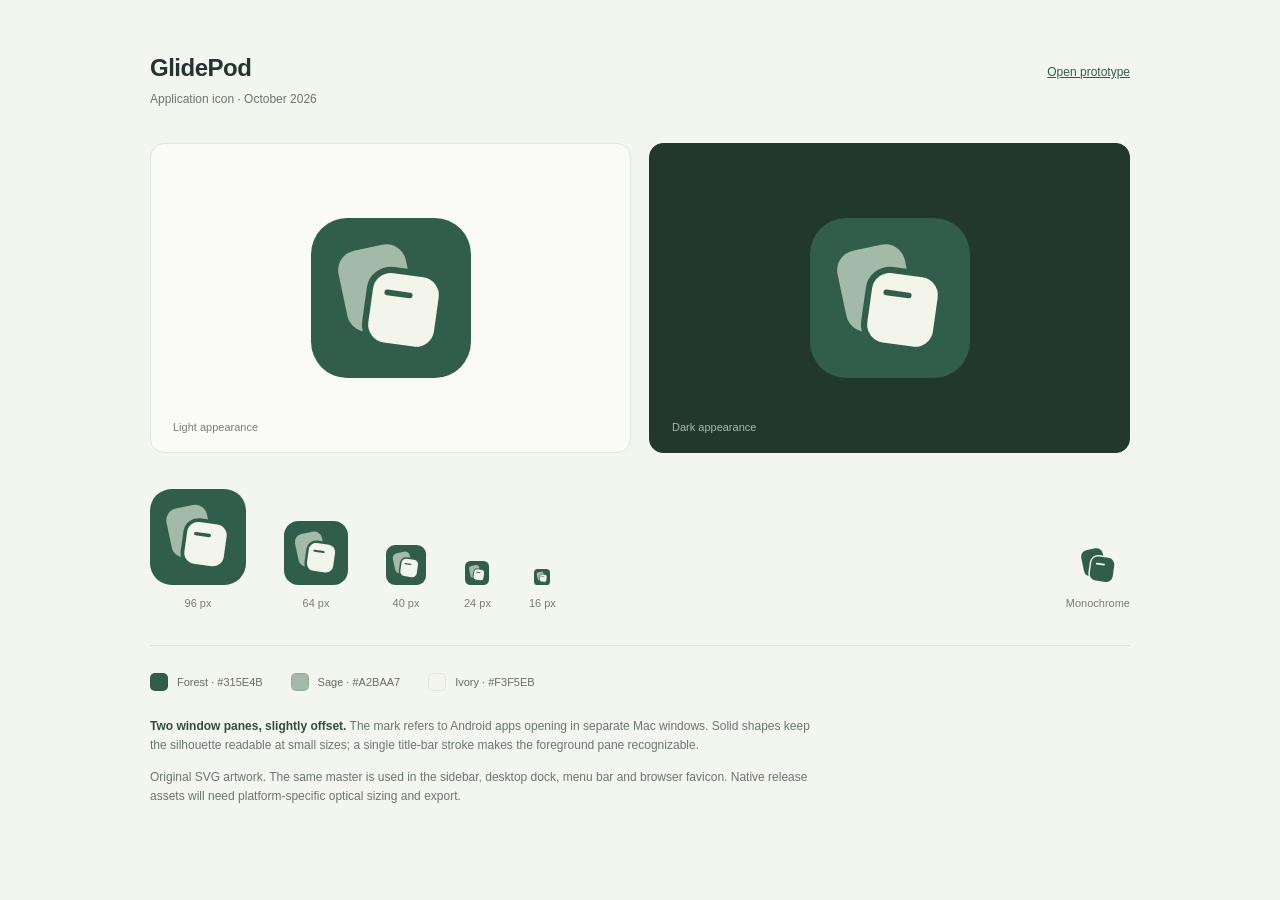
==== .agents/prototype/assets/icon-preview.html @ de045085 "feat: open source the GlidePod developer preview" ====
<!doctype html>
<html lang="en">
<head>
  <meta charset="utf-8">
  <meta name="viewport" content="width=device-width, initial-scale=1">
  <title>GlidePod — icon study</title>
  <link rel="icon" href="glidepod-icon.svg" type="image/svg+xml">
  <style>
    *{box-sizing:border-box}body{margin:0;padding:54px 6vw;background:#f3f5ef;color:#24342e;font:14px -apple-system,BlinkMacSystemFont,"Segoe UI",sans-serif}main{max-width:980px;margin:auto}header{display:flex;align-items:baseline;justify-content:space-between;margin-bottom:34px;gap:20px}h1{font-size:24px;font-weight:600;letter-spacing:-.5px;margin:0}p{color:#69776e;line-height:1.6}header p{font-size:12px;margin:8px 0 0}a{color:#315e4b;font-size:12px}a:focus-visible{outline:2px solid #709982;outline-offset:4px}.canvases{display:grid;grid-template-columns:1fr 1fr;gap:18px}.canvas{min-height:310px;border:1px solid #dee5da;border-radius:14px;display:grid;place-items:center;position:relative;background:#fafbf7}.canvas.dark{background:#23382d;border-color:#23382d}.canvas>img{width:160px;height:160px}.label{position:absolute;left:22px;bottom:19px;font-size:11px;color:#778174}.dark .label{color:#a9b9aa}.sizes{display:flex;gap:38px;align-items:flex-end;padding:36px 0;border-bottom:1px solid #dce3d7}.size{display:grid;justify-items:center;gap:12px;font-size:11px;color:#73806f}.symbol{margin-left:auto}.palette{display:flex;gap:28px;margin-top:27px;flex-wrap:wrap}.swatch{display:flex;align-items:center;gap:9px;font-size:11px;color:#647160}.swatch i{width:18px;height:18px;display:block;border-radius:5px;border:1px solid #00000010}footer{margin-top:26px;max-width:660px;font-size:12px}footer strong{font-weight:550;color:#304f3b}@media(max-width:650px){body{padding:28px 22px}.canvases{grid-template-columns:1fr}.canvas{min-height:250px}.sizes{gap:20px;flex-wrap:wrap}.symbol{margin-left:0}header{align-items:flex-start}header a{white-space:nowrap}}
  </style>
</head>
<body><main>
  <header><div><h1>GlidePod</h1><p>Application icon · October 2026</p></div><a href="../index.html">Open prototype</a></header>
  <div class="canvases">
    <div class="canvas"><img src="glidepod-icon.svg" alt="GlidePod: two overlapping window panes on a green rounded square"><span class="label">Light appearance</span></div>
    <div class="canvas dark"><img src="glidepod-icon.svg" alt="GlidePod icon on a dark background"><span class="label">Dark appearance</span></div>
  </div>
  <div class="sizes">
    <div class="size"><img src="glidepod-icon.svg" width="96" height="96" alt="96 pixel icon"><span>96 px</span></div>
    <div class="size"><img src="glidepod-icon.svg" width="64" height="64" alt="64 pixel icon"><span>64 px</span></div>
    <div class="size"><img src="glidepod-icon.svg" width="40" height="40" alt="40 pixel icon"><span>40 px</span></div>
    <div class="size"><img src="glidepod-icon.svg" width="24" height="24" alt="24 pixel icon"><span>24 px</span></div>
    <div class="size"><img src="glidepod-icon.svg" width="16" height="16" alt="16 pixel icon"><span>16 px</span></div>
    <div class="size symbol"><img src="glidepod-symbol.svg" width="40" height="40" alt="Monochrome window symbol"><span>Monochrome</span></div>
  </div>
  <div class="palette"><span class="swatch"><i style="background:#315e4b"></i>Forest · #315E4B</span><span class="swatch"><i style="background:#a2baa7"></i>Sage · #A2BAA7</span><span class="swatch"><i style="background:#f3f5eb"></i>Ivory · #F3F5EB</span></div>
  <footer><p><strong>Two window panes, slightly offset.</strong> The mark refers to Android apps opening in separate Mac windows. Solid shapes keep the silhouette readable at small sizes; a single title-bar stroke makes the foreground pane recognizable.</p><p>Original SVG artwork. The same master is used in the sidebar, desktop dock, menu bar and browser favicon. Native release assets will need platform-specific optical sizing and export.</p></footer>
</main></body>
</html>
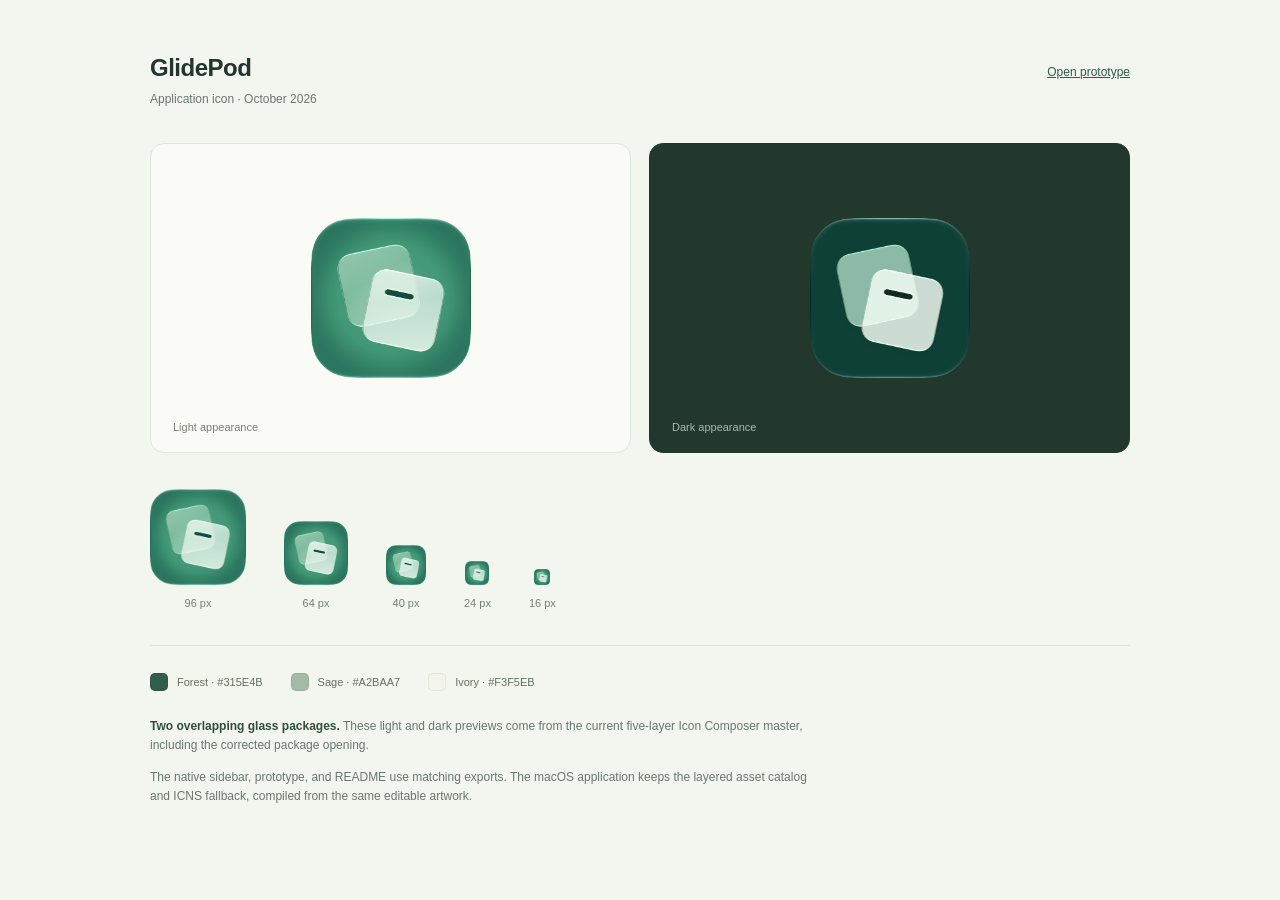
==== commit 7ceca274: "feat(icons): refine glass artwork and export full Retina assets Use restrained center-lit emerald sh" ====
--- a/.agents/prototype/assets/icon-preview.html
+++ b/.agents/prototype/assets/icon-preview.html
@@ -4,7 +4,7 @@
   <meta charset="utf-8">
   <meta name="viewport" content="width=device-width, initial-scale=1">
   <title>GlidePod — icon study</title>
-  <link rel="icon" href="glidepod-icon.svg" type="image/svg+xml">
+  <link rel="icon" href="glidepod-icon-light.png" type="image/png">
   <style>
     *{box-sizing:border-box}body{margin:0;padding:54px 6vw;background:#f3f5ef;color:#24342e;font:14px -apple-system,BlinkMacSystemFont,"Segoe UI",sans-serif}main{max-width:980px;margin:auto}header{display:flex;align-items:baseline;justify-content:space-between;margin-bottom:34px;gap:20px}h1{font-size:24px;font-weight:600;letter-spacing:-.5px;margin:0}p{color:#69776e;line-height:1.6}header p{font-size:12px;margin:8px 0 0}a{color:#315e4b;font-size:12px}a:focus-visible{outline:2px solid #709982;outline-offset:4px}.canvases{display:grid;grid-template-columns:1fr 1fr;gap:18px}.canvas{min-height:310px;border:1px solid #dee5da;border-radius:14px;display:grid;place-items:center;position:relative;background:#fafbf7}.canvas.dark{background:#23382d;border-color:#23382d}.canvas>img{width:160px;height:160px}.label{position:absolute;left:22px;bottom:19px;font-size:11px;color:#778174}.dark .label{color:#a9b9aa}.sizes{display:flex;gap:38px;align-items:flex-end;padding:36px 0;border-bottom:1px solid #dce3d7}.size{display:grid;justify-items:center;gap:12px;font-size:11px;color:#73806f}.symbol{margin-left:auto}.palette{display:flex;gap:28px;margin-top:27px;flex-wrap:wrap}.swatch{display:flex;align-items:center;gap:9px;font-size:11px;color:#647160}.swatch i{width:18px;height:18px;display:block;border-radius:5px;border:1px solid #00000010}footer{margin-top:26px;max-width:660px;font-size:12px}footer strong{font-weight:550;color:#304f3b}@media(max-width:650px){body{padding:28px 22px}.canvases{grid-template-columns:1fr}.canvas{min-height:250px}.sizes{gap:20px;flex-wrap:wrap}.symbol{margin-left:0}header{align-items:flex-start}header a{white-space:nowrap}}
   </style>
@@ -12,18 +12,17 @@
 <body><main>
   <header><div><h1>GlidePod</h1><p>Application icon · October 2026</p></div><a href="../index.html">Open prototype</a></header>
   <div class="canvases">
-    <div class="canvas"><img src="glidepod-icon.svg" alt="GlidePod: two overlapping window panes on a green rounded square"><span class="label">Light appearance</span></div>
-    <div class="canvas dark"><img src="glidepod-icon.svg" alt="GlidePod icon on a dark background"><span class="label">Dark appearance</span></div>
+    <div class="canvas"><img src="glidepod-icon-light.png" alt="GlidePod: two overlapping glass packages on a forest background"><span class="label">Light appearance</span></div>
+    <div class="canvas dark"><img src="glidepod-icon-dark.png" alt="GlidePod icon on a dark background"><span class="label">Dark appearance</span></div>
   </div>
   <div class="sizes">
-    <div class="size"><img src="glidepod-icon.svg" width="96" height="96" alt="96 pixel icon"><span>96 px</span></div>
-    <div class="size"><img src="glidepod-icon.svg" width="64" height="64" alt="64 pixel icon"><span>64 px</span></div>
-    <div class="size"><img src="glidepod-icon.svg" width="40" height="40" alt="40 pixel icon"><span>40 px</span></div>
-    <div class="size"><img src="glidepod-icon.svg" width="24" height="24" alt="24 pixel icon"><span>24 px</span></div>
-    <div class="size"><img src="glidepod-icon.svg" width="16" height="16" alt="16 pixel icon"><span>16 px</span></div>
-    <div class="size symbol"><img src="glidepod-symbol.svg" width="40" height="40" alt="Monochrome window symbol"><span>Monochrome</span></div>
+    <div class="size"><img src="glidepod-icon-light.png" width="96" height="96" alt="96 pixel icon"><span>96 px</span></div>
+    <div class="size"><img src="glidepod-icon-light.png" width="64" height="64" alt="64 pixel icon"><span>64 px</span></div>
+    <div class="size"><img src="glidepod-icon-light.png" width="40" height="40" alt="40 pixel icon"><span>40 px</span></div>
+    <div class="size"><img src="glidepod-icon-light.png" width="24" height="24" alt="24 pixel icon"><span>24 px</span></div>
+    <div class="size"><img src="glidepod-icon-light.png" width="16" height="16" alt="16 pixel icon"><span>16 px</span></div>
   </div>
   <div class="palette"><span class="swatch"><i style="background:#315e4b"></i>Forest · #315E4B</span><span class="swatch"><i style="background:#a2baa7"></i>Sage · #A2BAA7</span><span class="swatch"><i style="background:#f3f5eb"></i>Ivory · #F3F5EB</span></div>
-  <footer><p><strong>Two window panes, slightly offset.</strong> The mark refers to Android apps opening in separate Mac windows. Solid shapes keep the silhouette readable at small sizes; a single title-bar stroke makes the foreground pane recognizable.</p><p>Original SVG artwork. The same master is used in the sidebar, desktop dock, menu bar and browser favicon. Native release assets will need platform-specific optical sizing and export.</p></footer>
+  <footer><p><strong>Two overlapping glass packages.</strong> These light and dark previews come from the current five-layer Icon Composer master, including the corrected package opening.</p><p>The native sidebar, prototype, and README use matching exports. The macOS application keeps the layered asset catalog and ICNS fallback, compiled from the same editable artwork.</p></footer>
 </main></body>
 </html>
